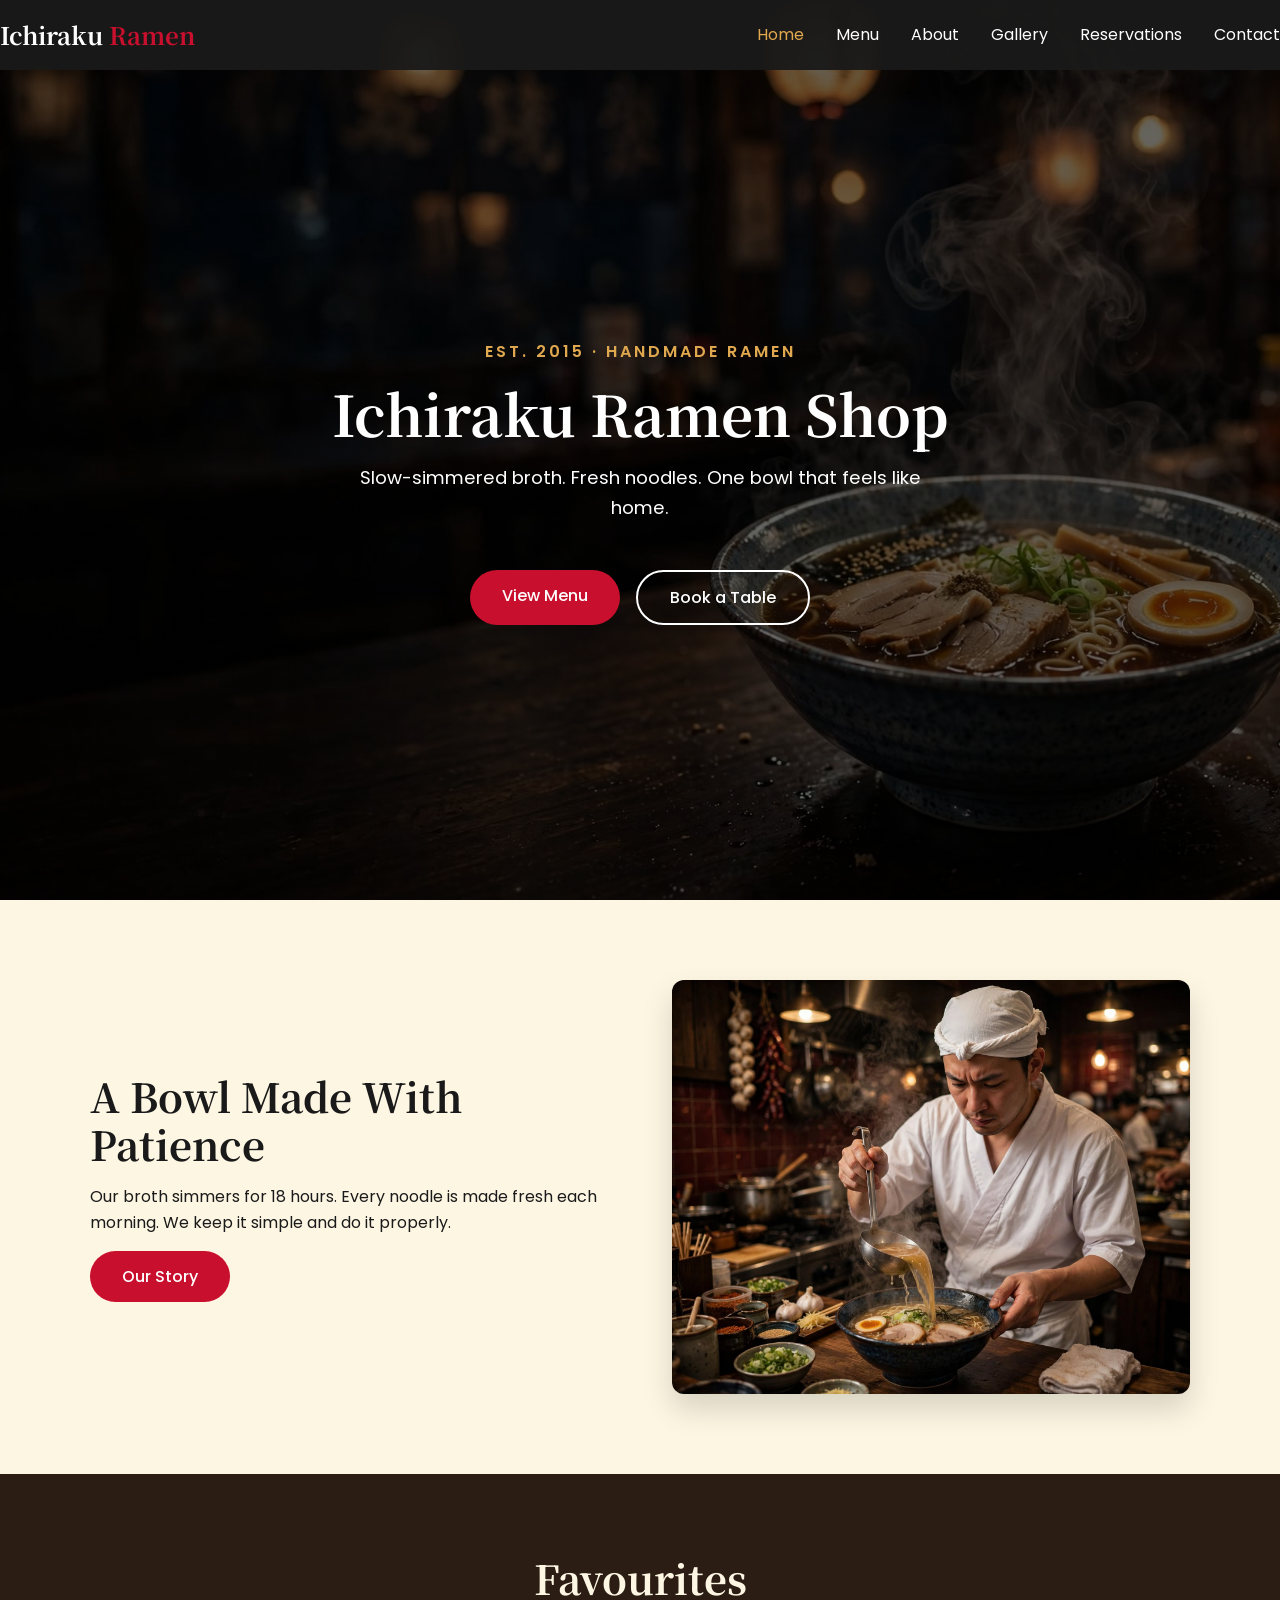
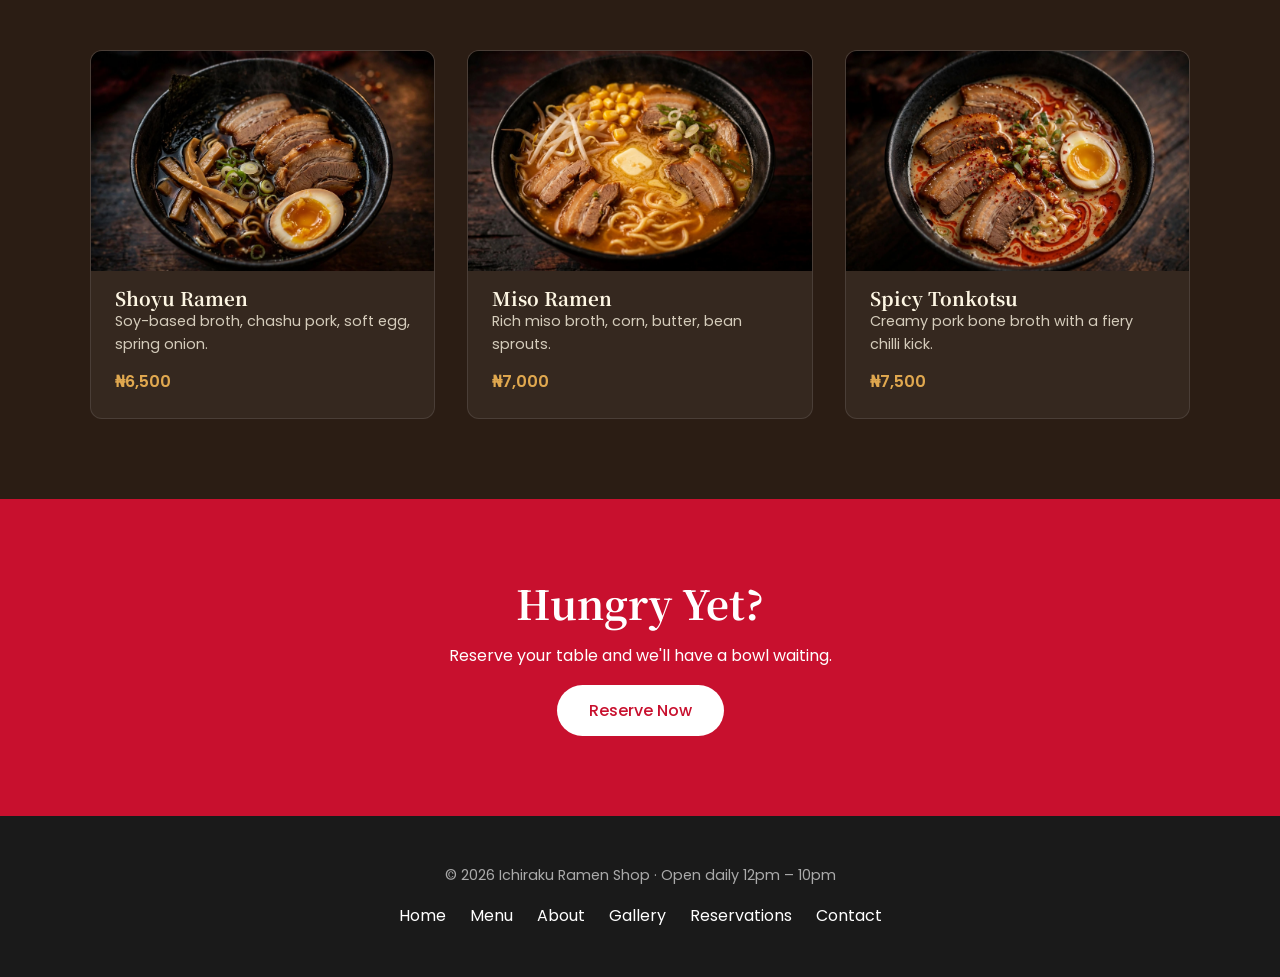
==== Ichiraku/index.html @ c9768f03 "Add files via upload" ====
<!DOCTYPE html>
<html lang="en">
<head>
  <meta charset="UTF-8">
  <meta name="viewport" content="width=device-width, initial-scale=1.0">
  <title>Ichiraku Ramen Shop | Home</title>

  <link rel="preconnect" href="https://fonts.googleapis.com">
  <link href="https://fonts.googleapis.com/css2?family=Noto+Serif+JP:wght@500;700&family=Poppins:wght@300;400;500&display=swap" rel="stylesheet">
  <link rel="stylesheet" href="css/style.css">
</head>
<body>
  <header class="site-header">
  <nav class="navbar">
    <a href="index.html" class="logo">Ichiraku <span>Ramen</span></a>
    <ul class="nav-links">
      <li><a href="index.html" class="active">Home</a></li>
      <li><a href="menu.html">Menu</a></li>
      <li><a href="about.html">About</a></li>
      <li><a href="gallery.html">Gallery</a></li>
      <li><a href="reservations.html">Reservations</a></li>
      <li><a href="contact.html">Contact</a></li>
    </ul>
  </nav>
</header>

<main>

  <!-- HERO -->
  <section class="hero">
    <div class="hero-content">
      <p class="hero-tag">Est. 2015 · Handmade Ramen</p>
      <h1>Ichiraku Ramen Shop</h1>
      <p class="hero-text">Slow-simmered broth. Fresh noodles. One bowl that feels like home.</p>
      <div class="hero-buttons">
        <a href="menu.html" class="btn">View Menu</a>
        <a href="reservations.html" class="btn btn-outline">Book a Table</a>
      </div>
    </div>
  </section>

  <!-- INTRO -->
  <section class="section intro">
    <div class="container two-col">
      <div class="reveal">
        <h2>A Bowl Made With Patience</h2>
        <p>Our broth simmers for 18 hours. Every noodle is made fresh each morning. We keep it simple and do it properly.</p>
        <a href="about.html" class="btn">Our Story</a>
      </div>
      <img class="reveal" src="images/chef-cooking.jpg" alt="Chef preparing ramen in the kitchen">
    </div>
  </section>

  <!-- FEATURED DISHES -->
  <section class="section dark">
    <div class="container">
      <h2 class="section-title reveal">Favourites</h2>
      <div class="card-grid">
        <article class="card reveal">
          <img src="images/shoyu-ramen.jpg" alt="Shoyu ramen bowl">
          <h3>Shoyu Ramen</h3>
          <p>Soy-based broth, chashu pork, soft egg, spring onion.</p>
          <span class="price">₦6,500</span>
        </article>
        <article class="card reveal">
          <img src="images/miso-ramen.jpg" alt="Miso ramen bowl">
          <h3>Miso Ramen</h3>
          <p>Rich miso broth, corn, butter, bean sprouts.</p>
          <span class="price">₦7,000</span>
        </article>
        <article class="card reveal">
          <img src="images/spicy-ramen.jpg" alt="Spicy ramen bowl">
          <h3>Spicy Tonkotsu</h3>
          <p>Creamy pork bone broth with a fiery chilli kick.</p>
          <span class="price">₦7,500</span>
        </article>
      </div>
    </div>
  </section>

  <!-- CALL TO ACTION -->
  <section class="section cta reveal">
    <h2>Hungry Yet?</h2>
    <p>Reserve your table and we'll have a bowl waiting.</p>
    <a href="reservations.html" class="btn">Reserve Now</a>
  </section>

</main>

<footer class="site-footer">
  <p>© 2026 Ichiraku Ramen Shop · Open daily 12pm – 10pm</p>
    <ul class="nav-links">
      <li><a href="index.html">Home</a></li>
      <li><a href="menu.html">Menu</a></li>
      <li><a href="about.html">About</a></li>
      <li><a href="gallery.html">Gallery</a></li>
      <li><a href="reservations.html">Reservations</a></li>
      <li><a href="contact.html">Contact</a></li>
    </ul>
</footer>

</body>
</html>
---- Ichiraku/css/style.css ----
/* The root holds variables we can reuse across our website */
:root {
  --red: #c8102e;
  --cream: #fdf6e3;
  --dark: #1a1a1a;
  --wood: #2b1d14;
  --gold: #e0a84f;
}

/* Reset margins and paddings so all browsers look the same */
* {
  margin: 0;
  padding: 0;
  box-sizing: border-box; /* Makes padding not affect total element width */
}

html {
  scroll-behavior: smooth; /* Smooth scrolling when clicking links */
}

body {
  font-family: "Poppins", sans-serif;
  background-color: var(--cream);
  color: var(--dark);
  line-height: 1.6;
}

/* Headings */
h1, h2, h3 {
  font-family: "Noto Serif JP", serif;
  line-height: 1.2;
}

h2 {
  font-size: 2.5rem;
  margin-bottom: 1rem;
}

img {
  max-width: 100%;
  display: block; /* Removes weird whitespace under images */
}

a {
  text-decoration: none;
  color: inherit;
}

ul {
  list-style: none; /* Removes default bullets from lists */
}

/* ==========================================
   2. REUSABLE LAYOUT COMPONENTS
   ========================================== */

/* Centers our content and keeps it from stretching too wide */
.container {
  max-width: 1100px;
  width: 90%;
  margin: 0 auto; /* Centers the container */
}

.section {
  padding: 5rem 0;
}

.section-title {
  text-align: center;
  margin-bottom: 3rem;
}

/* Buttons */
.btn {
  display: inline-block;
  background-color: var(--red);
  color: #fff;
  padding: 0.8rem 2rem;
  border-radius: 30px;
  font-weight: 500;
  margin-top: 1rem;
  transition: background-color 0.3s, transform 0.3s;
}

.btn:hover {
  background-color: #a00d25;
  transform: translateY(-3px); /* Lifts the button slightly */
}

.btn-outline {
  background-color: transparent;
  border: 2px solid #fff;
}

.btn-outline:hover {
  background-color: #fff;
  color: var(--dark);
}

/* ==========================================
   3. HEADER & NAVIGATION (Flexbox)
   ========================================== */
.site-header {
  position: fixed; /* Stays at the top of the screen */
  top: 0;
  left: 0;
  width: 100%;
  z-index: 100;
  background-color: rgba(26, 26, 26, 0.95); /* Semi-transparent dark background */
}

.navbar {
  display: flex;
  justify-content: space-between; /* Pushes logo to left, links to right */
  align-items: center;
  padding: 1rem 0;
}

.logo {
  font-family: "Noto Serif JP", serif;
  font-size: 1.5rem;
  color: #fff;
  font-weight: 700;
}

.logo span {
  color: var(--red);
}

.nav-links {
  display: flex;
  gap: 2rem;
}

.nav-links a {
  color: #fff;
  font-size: 1rem;
  padding-bottom: 5px;
  transition: color 0.3s;
}

.nav-links a:hover,
.nav-links a.active {
  color: var(--gold);
}

/* ==========================================
   4. HERO SECTION
   ========================================== */
.hero {
  min-height: 100vh;
  /* Adds a dark overlay on top of the hero image so text is readable */
  background: 
    linear-gradient(rgba(0, 0, 0, 0.6), rgba(0, 0, 0, 0.6)),
    url("../images/hero-ramen.jpg") center/cover no-repeat;
  display: flex;
  align-items: center;
  justify-content: center;
  text-align: center;
  color: #fff;
  padding: 6rem 1rem 2rem;
}

.hero-tag {
  letter-spacing: 3px;
  text-transform: uppercase;
  color: var(--gold);
  font-weight: 600;
}

.hero h1 {
  font-size: 3.5rem;
  margin: 1rem 0;
}

.hero-text {
  max-width: 600px;
  margin: 0 auto 2rem;
  font-size: 1.15rem;
}

.hero-buttons {
  display: flex;
  gap: 1rem;
  justify-content: center;
}

/* Simple entry animation for the Hero content */
@keyframes fadeIn {
  from { opacity: 0; transform: translateY(20px); }
  to { opacity: 1; transform: translateY(0); }
}

.hero-content {
  animation: fadeIn 1s ease-out;
}

/* ==========================================
   5. TWO COLUMN & CARD SECTIONS (Grid)
   ========================================== */
.two-col {
  display: grid;
  grid-template-columns: 1fr 1fr; /* Two equal-width columns */
  gap: 4rem;
  align-items: center;
}

.two-col img {
  border-radius: 12px;
  box-shadow: 0 15px 30px rgba(0, 0, 0, 0.15);
}

.dark {
  background-color: var(--wood);
  color: var(--cream);
}

/* Grid layout for Ramen items/Cards */
.card-grid {
  display: grid;
  /* Automatically adjusts column count based on screen size */
  grid-template-columns: repeat(auto-fit, minmax(280px, 1fr));
  gap: 2rem;
}

.card {
  background: rgba(255, 255, 255, 0.05);
  border: 1px solid rgba(255, 255, 255, 0.1);
  border-radius: 12px;
  overflow: hidden;
  padding-bottom: 1.5rem;
  transition: transform 0.3s, box-shadow 0.3s;
}

.card:hover {
  transform: translateY(-5px);
  box-shadow: 0 10px 20px rgba(0, 0, 0, 0.3);
}

.card img {
  height: 220px;
  width: 100%;
  object-fit: cover;
  margin-bottom: 1rem;
}

.card h3, 
.card p, 
.card .price {
  padding: 0 1.5rem;
}

.card p {
  font-size: 0.9rem;
  opacity: 0.8;
}

.price {
  display: block;
  margin-top: 0.8rem;
  color: var(--gold);
  font-weight: 600;
}

/* Call to Action Banner */
.cta {
  text-align: center;
  background-color: var(--red);
  color: #fff;
}

.cta .btn {
  background-color: #fff;
  color: var(--red);
}

.cta .btn:hover {
  background-color: var(--cream);
}

/* ==========================================
   6. INNER PAGES (Menu, Gallery, Contact)
   ========================================== */

/* Sub-page Banner */
.page-hero {
  padding: 10rem 1rem 5rem;
  text-align: center;
  color: #fff;
  background: 
    linear-gradient(rgba(0,0,0,0.6), rgba(0,0,0,0.6)),
    url("../images/page-banner.jpg") center/cover no-repeat;
}

/* Restaurant Menu Style */
.menu-category {
  margin-bottom: 4rem;
}

.menu-item {
  display: flex;
  justify-content: space-between;
  gap: 2rem;
  padding: 1.2rem 0;
  border-bottom: 1px dashed rgba(0, 0, 0, 0.15);
}

.menu-item h3 {
  font-size: 1.2rem;
}

.menu-item p {
  font-size: 0.9rem;
  opacity: 0.7;
}

.menu-item .price {
  color: var(--red);
  font-weight: bold;
}

/* Gallery Grid */
.gallery-grid {
  display: grid;
  grid-template-columns: repeat(auto-fit, minmax(280px, 1fr));
  gap: 1rem;
}

.gallery-grid figure {
  overflow: hidden;
  border-radius: 8px;
}

.gallery-grid img {
  width: 100%;
  height: 280px;
  object-fit: cover;
  transition: transform 0.5s;
}

.gallery-grid figure:hover img {
  transform: scale(1.05); /* Soft zoom-in effect on hover */
}

/* ==========================================
   7. CONTACT PAGE & FORMS
   ========================================== */
.info-grid {
  display: grid;
  grid-template-columns: repeat(auto-fit, minmax(250px, 1fr));
  gap: 2rem;
  text-align: center;
  margin-bottom: 3rem;
}

.info-box {
  background: #fff;
  padding: 2.5rem;
  border-radius: 12px;
  box-shadow: 0 5px 15px rgba(0,0,0,0.05);
}

.form-box {
  max-width: 600px;
  margin: 0 auto;
}

.form-group {
  margin-bottom: 1.2rem;
}

.form-group label {
  display: block;
  margin-bottom: 0.5rem;
  font-weight: 500;
}

.form-box input,
.form-box select,
.form-box textarea {
  width: 100%;
  padding: 0.8rem;
  border: 1px solid #ccc;
  border-radius: 6px;
  font-family: inherit;
  font-size: 1rem;
}

.form-box input:focus,
.form-box select:focus,
.form-box textarea:focus {
  outline: 2px solid var(--red);
  border-color: transparent;
}

.map-frame {
  width: 100%;
  height: 350px;
  border: 0;
  border-radius: 12px;
}

/* ==========================================
   8. FOOTER
   ========================================== */
.site-footer {
  background-color: var(--dark);
  color: #aaa;
  text-align: center;
  padding: 3rem 1rem;
  font-size: 0.9rem;
}

/* ==========================================
   9. RESPONSIVE DESIGN (Media Queries)
   ========================================== */
@media (max-width: 768px) {
  /* Stack grid layouts on top of each other for tablets/phones */
  .two-col {
    grid-template-columns: 1fr;
    gap: 2.5rem;
  }

  .navbar {
    flex-direction: column; /* Stack logo and nav links vertically */
    gap: 1rem;
  }

  .nav-links {
    gap: 1.2rem;
    flex-wrap: wrap;
    justify-content: center;
  }

  .hero h1 {
    font-size: 2.5rem;
  }

  .section {
    padding: 3.5rem 0;
  }
}

.site-footer .nav-links {
  display: flex;
  flex-wrap: wrap;        /* Allows items to wrap neatly on smaller screens */
  justify-content: center;/* Center the links horizontally */
  list-style: none;       /* Remove bullet points */
  padding: 0;
  margin: 1rem 0 0 0;
  gap: 1.5rem;            /* Space out navigation links */
}
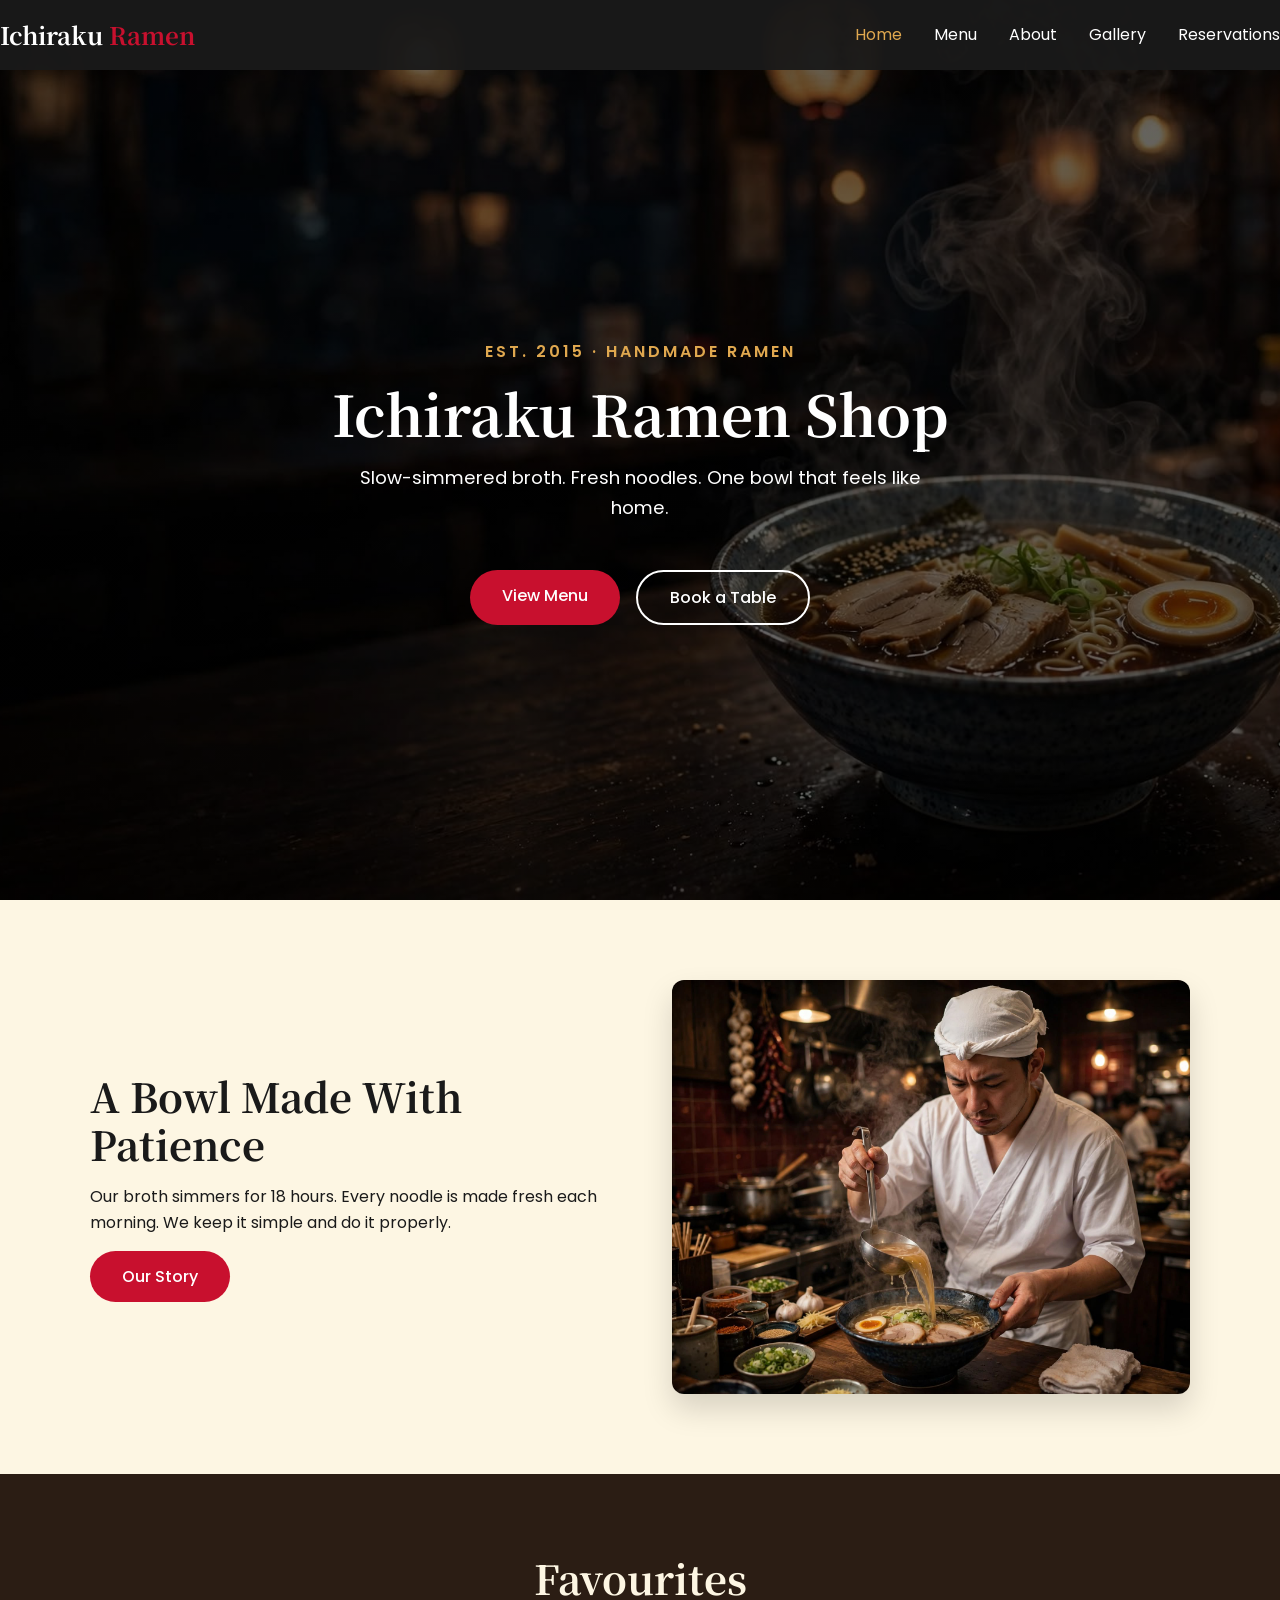
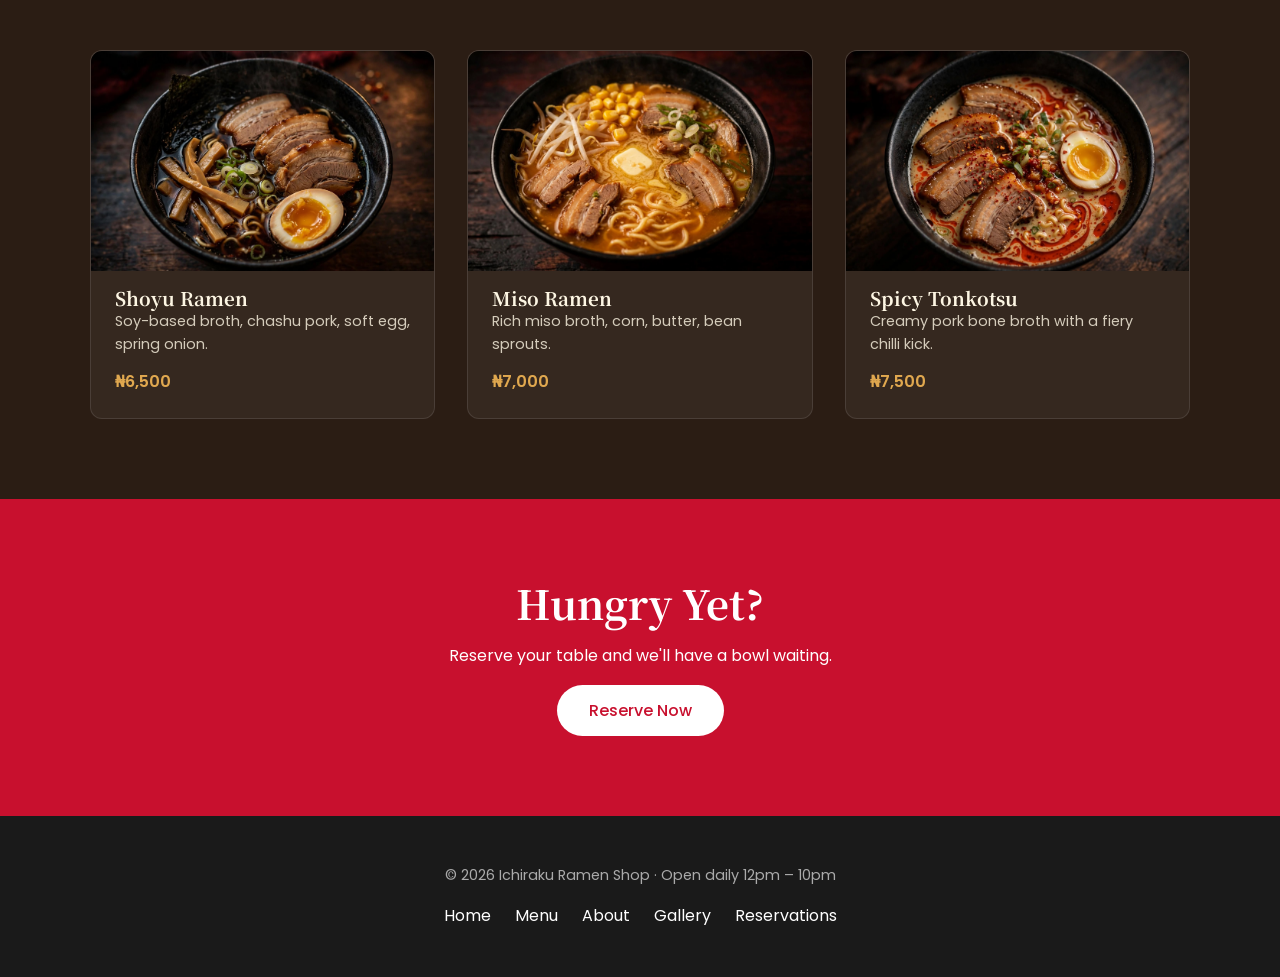
==== commit 91d2a0d8: "Remove Contact page and fix mobile header - Delete contact.html and remove its links from the nav an" ====
--- a/Ichiraku/index.html
+++ b/Ichiraku/index.html
@@ -19,7 +19,6 @@
       <li><a href="about.html">About</a></li>
       <li><a href="gallery.html">Gallery</a></li>
       <li><a href="reservations.html">Reservations</a></li>
-      <li><a href="contact.html">Contact</a></li>
     </ul>
   </nav>
 </header>
@@ -95,7 +94,6 @@
       <li><a href="about.html">About</a></li>
       <li><a href="gallery.html">Gallery</a></li>
       <li><a href="reservations.html">Reservations</a></li>
-      <li><a href="contact.html">Contact</a></li>
     </ul>
 </footer>
 
--- a/Ichiraku/css/style.css
+++ b/Ichiraku/css/style.css
@@ -421,15 +421,27 @@
     gap: 2.5rem;
   }
 
+  /* Compact header: logo on top, links wrapped in a tidy centred row */
   .navbar {
     flex-direction: column; /* Stack logo and nav links vertically */
-    gap: 1rem;
+    gap: 0.6rem;
+    padding: 0.8rem 1rem; /* Keeps the logo off the screen edge */
+  }
+
+  .logo {
+    font-size: 1.3rem;
   }
 
   .nav-links {
-    gap: 1.2rem;
+    gap: 0.4rem 1rem;
     flex-wrap: wrap;
     justify-content: center;
+    margin: 0;
+  }
+
+  .nav-links a {
+    font-size: 0.9rem;
+    padding-bottom: 2px;
   }
 
   .hero h1 {
